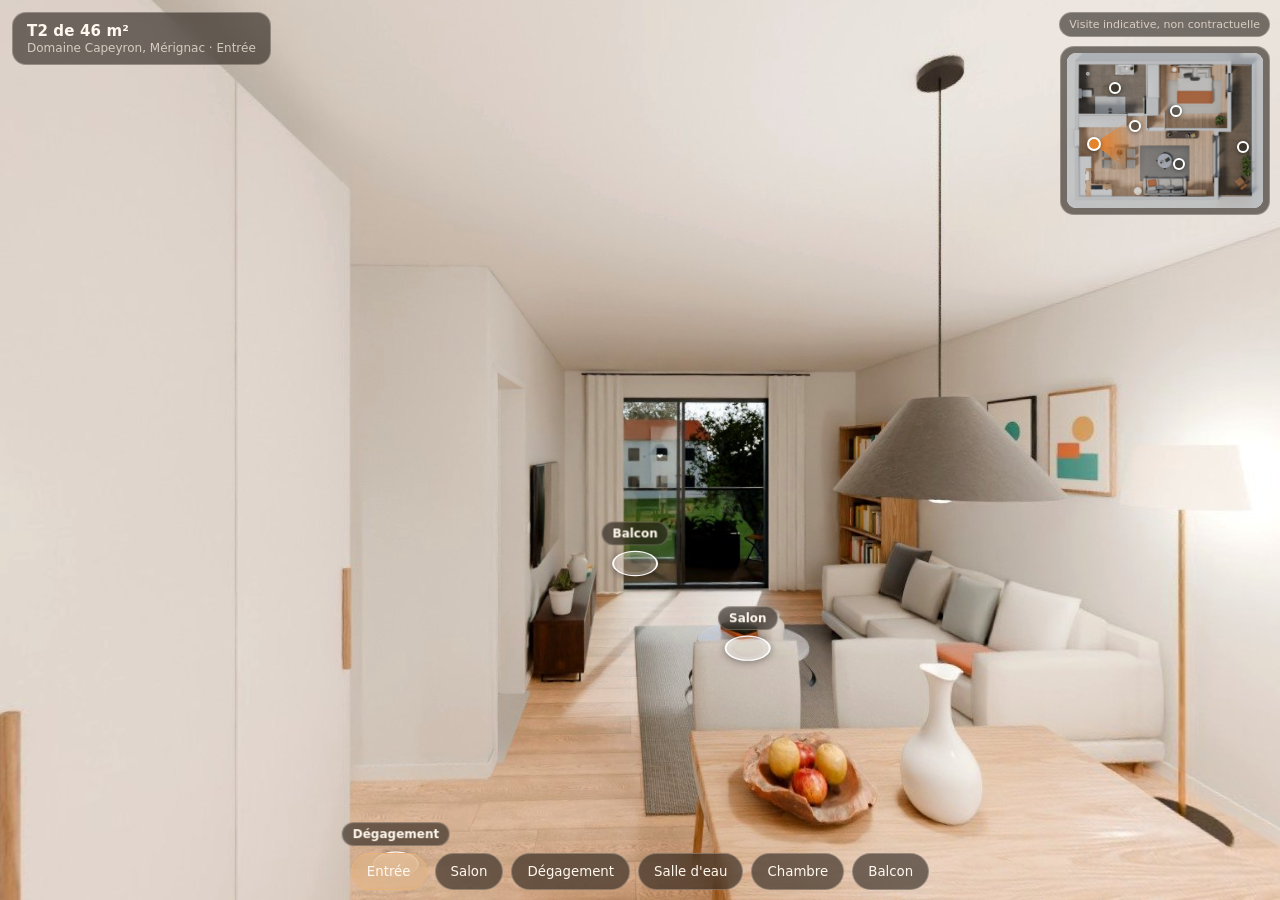
==== v/3y4xjp9ttsg7lp5k/index.html @ e68087bd "Visite 360 du T2, plan en coin Co-Authored-By: Claude Fable 5.2 <noreply@anthropic.com> Claude-Sessi" ====
<!doctype html>
<html lang="fr">
<head>
<meta charset="utf-8">
<meta name="viewport" content="width=device-width, initial-scale=1, maximum-scale=1, viewport-fit=cover">
<meta name="robots" content="noindex, nofollow">
<meta name="referrer" content="no-referrer">
<title>T2 de 46 m²</title>
<meta name="description" content="Visitez ce logement pièce par pièce, en regardant tout autour de vous. Domaine Capeyron, Mérignac">
<meta property="og:type" content="website">
<meta property="og:title" content="T2 de 46 m²">
<meta property="og:description" content="Visitez ce logement pièce par pièce, en regardant tout autour de vous. Domaine Capeyron, Mérignac">
<meta property="og:image" content="apercu.jpg">
<meta property="og:image:width" content="1200">
<meta property="og:image:height" content="630">
<meta name="twitter:card" content="summary_large_image">
<meta name="theme-color" content="#17130f">
<link rel="icon" href="data:,">
<link rel="stylesheet" href="../../app/visite.css">
<link rel="stylesheet" href="../../app360/visite360.css?v=81188f05">
</head>
<body>
<canvas id="c" tabindex="0"></canvas>
<div id="reperes" class="cache"></div>
<div id="titre" class="verre"><b id="titre-b">T2 de 46 m²</b><span id="titre-s">Domaine Capeyron, Mérignac</span></div>
<div id="mention" class="verre">Visite indicative, non contractuelle</div>
<div id="pieces"></div>
<div id="aide" class="verre"></div>
<div id="charge">
  <h1 id="charge-h">T2 de 46 m²</h1>
  <p id="charge-p">Domaine Capeyron, Mérignac</p>
  <img class="apercu" alt="">
  <div class="barre"><i id="charge-barre" style="width:70%"></i></div>
  <small id="charge-etat"></small>
  <div class="legal" id="charge-legal">Visite indicative, non contractuelle</div>
</div>
<script type="module" src="../../app360/visite360.mjs?v=81188f05"></script>
</body>
</html>
---- app/visite.css ----
:root { --fond: #17130f; --verre: rgba(30, 24, 18, .58); --trait: rgba(255, 244, 230, .28); --texte: #fff8ef; --doux: rgba(255, 244, 230, .72); --accent: #e8b27a; }
* { box-sizing: border-box; }
html, body { margin: 0; height: 100%; background: var(--fond); color: var(--texte); overflow: hidden; font-family: -apple-system, BlinkMacSystemFont, "Segoe UI", system-ui, sans-serif; -webkit-font-smoothing: antialiased; -webkit-tap-highlight-color: transparent; overscroll-behavior: none; }
#c { position: fixed; inset: 0; display: block; width: 100vw; height: 100vh; height: 100dvh; touch-action: none; cursor: grab; outline: none; }
#c:active { cursor: grabbing; }
.verre { background: var(--verre); border: 1px solid var(--trait); backdrop-filter: blur(10px); -webkit-backdrop-filter: blur(10px); }

#titre { position: fixed; top: max(12px, env(safe-area-inset-top)); left: 12px; max-width: calc(100vw - 24px); border-radius: 14px; padding: 9px 14px; pointer-events: none; z-index: 3; }
#titre b { display: block; font-size: 15px; font-weight: 650; letter-spacing: .01em; }
#titre span { display: block; font-size: 12px; color: var(--doux); margin-top: 1px; }
#mention { position: fixed; right: 10px; top: max(12px, env(safe-area-inset-top)); font-size: 11px; color: var(--doux); padding: 5px 9px; border-radius: 999px; z-index: 3; pointer-events: none; }

#pieces { position: fixed; left: 0; right: 0; bottom: max(10px, env(safe-area-inset-bottom)); display: flex; gap: 8px; padding: 0 12px; overflow-x: auto; scrollbar-width: none; z-index: 3; justify-content: safe center; }
#pieces::-webkit-scrollbar { display: none; }
#pieces button { flex: 0 0 auto; color: var(--texte); border-radius: 999px; padding: 10px 15px; font: 600 14px/1 inherit; font-family: inherit; cursor: pointer; transition: background .2s, border-color .2s; }
#pieces button:hover, #pieces button.ici { background: rgba(232, 178, 122, .42); border-color: var(--accent); }

#aide { position: fixed; left: 50%; bottom: calc(max(10px, env(safe-area-inset-bottom)) + 56px); transform: translateX(-50%); font-size: 13px; padding: 8px 14px; border-radius: 999px; white-space: nowrap; z-index: 3; pointer-events: none; transition: opacity .6s; }
#aide.parti { opacity: 0; }

#manette { position: fixed; width: 112px; height: 112px; margin: -56px 0 0 -56px; border-radius: 50%; border: 2px solid rgba(255, 248, 239, .55); background: rgba(30, 24, 18, .25); pointer-events: none; display: none; z-index: 4; }
#manette i { position: absolute; left: 50%; top: 50%; width: 46px; height: 46px; margin: -23px 0 0 -23px; border-radius: 50%; background: rgba(255, 248, 239, .75); }

#voile { position: fixed; inset: 0; background: #000; opacity: 0; pointer-events: none; transition: opacity .28s; z-index: 2; }
#voile.noir { opacity: 1; }

#charge { position: fixed; inset: 0; z-index: 10; display: flex; flex-direction: column; align-items: center; justify-content: center; padding: 24px; text-align: center; background: radial-gradient(120% 80% at 50% 30%, #2b2118 0%, var(--fond) 70%); transition: opacity .7s; }
#charge.fini { opacity: 0; pointer-events: none; }
#charge h1 { margin: 0; font-size: clamp(24px, 6vw, 36px); font-weight: 650; letter-spacing: -.01em; }
#charge p { margin: 6px 0 0; color: var(--doux); font-size: 15px; }
#charge .barre { width: min(280px, 70vw); height: 3px; border-radius: 3px; background: rgba(255, 244, 230, .15); margin: 28px 0 10px; overflow: hidden; }
#charge .barre i { display: block; height: 100%; width: 0; background: var(--accent); transition: width .25s; }
#charge small { color: var(--doux); font-size: 12px; min-height: 1em; }
#charge .apercu { max-width: min(560px, 92vw); max-height: 45vh; border-radius: 12px; margin-top: 22px; display: none; }
#charge.repli .apercu { display: block; }
#charge.repli .barre { display: none; }
#charge .legal { position: absolute; bottom: max(14px, env(safe-area-inset-bottom)); left: 0; right: 0; font-size: 12px; color: var(--doux); }

@media (max-width: 520px) {
  #titre { padding: 7px 11px; } #titre b { font-size: 14px; }
  #mention { top: auto; bottom: calc(max(10px, env(safe-area-inset-bottom)) + 50px); right: 8px; font-size: 10px; }
  #pieces button { padding: 9px 13px; font-size: 13px; }
  #aide { bottom: auto; top: 50%; white-space: normal; text-align: center; width: max-content; max-width: 86vw; }
}
---- app360/visite360.css ----
/* visite 360° : repères au sol vers les points voisins. Le reste vient de ../app/visite.css. */
#reperes { position: fixed; inset: 0; pointer-events: none; z-index: 2; transition: opacity .2s; }
#reperes.cache { opacity: 0; }
.repere { position: absolute; left: 0; top: 0; width: 64px; height: 64px; margin: -32px 0 0 -32px; padding: 0; border: 0; background: none; pointer-events: auto; cursor: pointer; color: var(--texte); font: inherit; -webkit-tap-highlight-color: transparent; }
.repere i { position: absolute; inset: 9px; border-radius: 50%; border: 2.5px solid rgba(255, 255, 255, .95); background: rgba(255, 255, 255, .2); box-shadow: 0 2px 12px rgba(0, 0, 0, .4), inset 0 0 0 5px rgba(255, 255, 255, .12); transform: scaleY(.55); transition: transform .15s, background .15s; }
.repere:hover i, .repere:focus-visible i { background: rgba(232, 178, 122, .65); transform: scaleY(.55) scale(1.14); }
.repere span { position: absolute; left: 50%; top: -10px; transform: translateX(-50%); white-space: nowrap; font-size: 12px; font-weight: 600; padding: 4px 10px; border-radius: 999px; background: var(--verre); border: 1px solid var(--trait); backdrop-filter: blur(8px); -webkit-backdrop-filter: blur(8px); }
#pieces button.charge { opacity: .6; cursor: progress; }

/* plan : position et regard du visiteur */
#plan { position: fixed; right: 10px; top: calc(max(12px, env(safe-area-inset-top)) + 34px); width: 210px; padding: 6px; border-radius: 14px; z-index: 3; cursor: zoom-in; transition: width .25s; }
#plan.grand { width: min(440px, calc(100vw - 20px)); cursor: zoom-out; }
#plan .fond { position: relative; width: 100%; border-radius: 9px; overflow: hidden; background: #efece6; }
#plan img { position: absolute; inset: 0; width: 100%; height: 100%; object-fit: cover; display: block; }
#plan .pt { position: absolute; width: 12px; height: 12px; margin: -6px 0 0 -6px; padding: 0; border-radius: 50%; border: 2px solid #fff; background: rgba(30, 24, 18, .55); cursor: pointer; box-shadow: 0 1px 4px rgba(0, 0, 0, .45); }
#plan .pt::after { content: ""; position: absolute; inset: -9px; }
#plan .pt.ici { background: #e2842c; width: 14px; height: 14px; margin: -7px 0 0 -7px; }
#plan .cone { position: absolute; width: 84px; height: 84px; border-radius: 50%; pointer-events: none; background: conic-gradient(from -36deg, rgba(226, 132, 52, .9) 0deg, rgba(226, 132, 52, .9) 72deg, transparent 72deg); -webkit-mask: radial-gradient(circle, #000 0, #000 22%, transparent 68%); mask: radial-gradient(circle, #000 0, #000 22%, transparent 68%); }
#plan.grand .cone { width: 150px; height: 150px; }
@media (max-width: 640px) { #plan { width: 132px; top: calc(max(12px, env(safe-area-inset-top)) + 58px); right: 8px; padding: 4px; } #plan .cone { width: 60px; height: 60px; } }
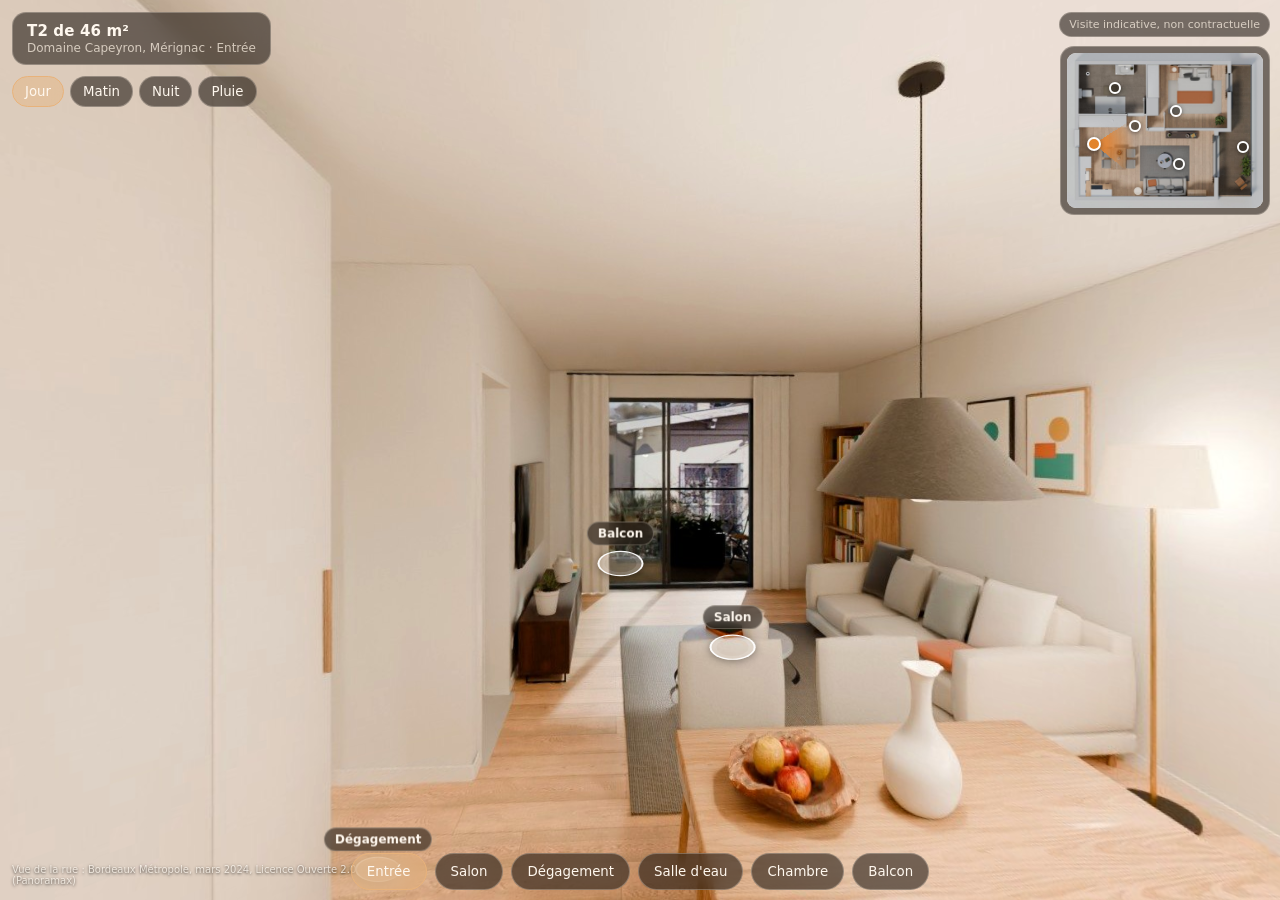
==== commit 682f96a2: "Visite 360 du T2 : version validee le 13/11 (vraie vue de la rue, jardin, quatre ambiances) Co-Autho" ====
--- a/v/3y4xjp9ttsg7lp5k/index.html
+++ b/v/3y4xjp9ttsg7lp5k/index.html
@@ -10,14 +10,14 @@
 <meta property="og:type" content="website">
 <meta property="og:title" content="T2 de 46 m²">
 <meta property="og:description" content="Visitez ce logement pièce par pièce, en regardant tout autour de vous. Domaine Capeyron, Mérignac">
-<meta property="og:image" content="apercu.jpg">
+<meta property="og:image" content="https://tobo-team.github.io/visites/v/3y4xjp9ttsg7lp5k/apercu.jpg">
 <meta property="og:image:width" content="1200">
 <meta property="og:image:height" content="630">
 <meta name="twitter:card" content="summary_large_image">
 <meta name="theme-color" content="#17130f">
 <link rel="icon" href="data:,">
 <link rel="stylesheet" href="../../app/visite.css">
-<link rel="stylesheet" href="../../app360/visite360.css?v=81188f05">
+<link rel="stylesheet" href="../../app360/visite360.css?v=935180ab">
 </head>
 <body>
 <canvas id="c" tabindex="0"></canvas>
@@ -34,6 +34,6 @@
   <small id="charge-etat"></small>
   <div class="legal" id="charge-legal">Visite indicative, non contractuelle</div>
 </div>
-<script type="module" src="../../app360/visite360.mjs?v=81188f05"></script>
+<script type="module" src="../../app360/visite360.mjs?v=935180ab"></script>
 </body>
 </html>
--- a/app360/visite360.css
+++ b/app360/visite360.css
@@ -18,3 +18,11 @@
 #plan .cone { position: absolute; width: 84px; height: 84px; border-radius: 50%; pointer-events: none; background: conic-gradient(from -36deg, rgba(226, 132, 52, .9) 0deg, rgba(226, 132, 52, .9) 72deg, transparent 72deg); -webkit-mask: radial-gradient(circle, #000 0, #000 22%, transparent 68%); mask: radial-gradient(circle, #000 0, #000 22%, transparent 68%); }
 #plan.grand .cone { width: 150px; height: 150px; }
 @media (max-width: 640px) { #plan { width: 132px; top: calc(max(12px, env(safe-area-inset-top)) + 58px); right: 8px; padding: 4px; } #plan .cone { width: 60px; height: 60px; } }
+
+/* ambiances de lumière : sous le titre */
+#ambiances { position: fixed; left: 12px; top: calc(max(12px, env(safe-area-inset-top)) + 64px); display: flex; gap: 6px; z-index: 3; }
+#ambiances button { color: var(--texte); border-radius: 999px; padding: 7px 12px; font: 600 12.5px/1 inherit; font-family: inherit; cursor: pointer; transition: background .2s, border-color .2s; }
+#ambiances button:hover, #ambiances button.ici { background: rgba(232, 178, 122, .42); border-color: var(--accent); }
+#ambiances button.charge { opacity: .6; cursor: progress; }
+#credit { position: fixed; left: 12px; bottom: calc(max(10px, env(safe-area-inset-bottom)) + 4px); font-size: 10px; color: rgba(255, 248, 239, .78); text-shadow: 0 1px 3px rgba(0, 0, 0, .7); z-index: 2; pointer-events: none; max-width: 30vw; }
+@media (max-width: 640px) { #ambiances { top: calc(max(12px, env(safe-area-inset-top)) + 58px); left: 8px; gap: 5px; } #ambiances button { padding: 6px 10px; font-size: 12px; } #credit { bottom: calc(max(10px, env(safe-area-inset-bottom)) + 82px); max-width: 80vw; font-size: 9px; } }
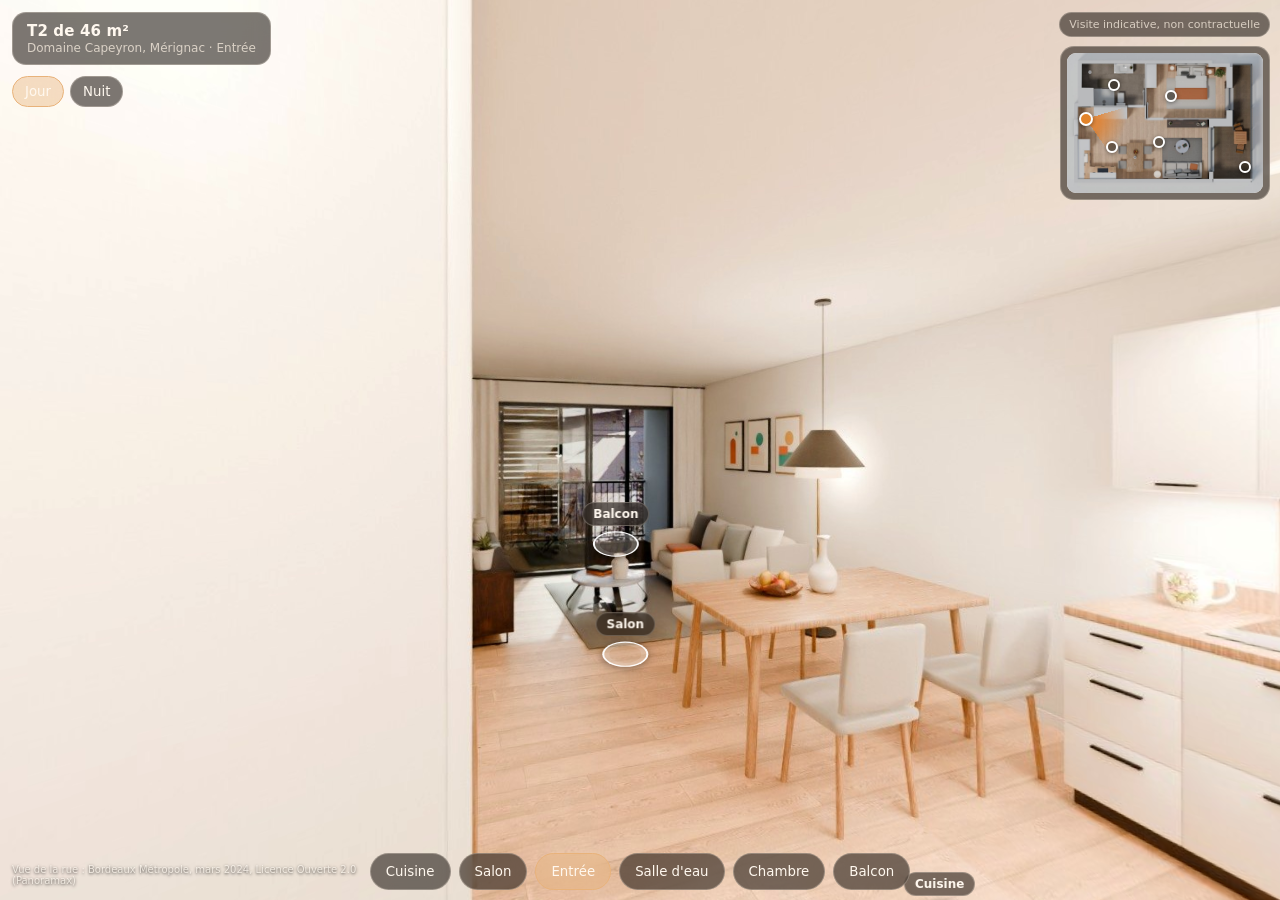
==== commit 78ce4459: "Visite 360 du T2 : plan remesuré sur l'image du promoteur, jour et nuit (remplace la version du 13/1" ====
--- a/v/3y4xjp9ttsg7lp5k/index.html
+++ b/v/3y4xjp9ttsg7lp5k/index.html
@@ -10,7 +10,7 @@
 <meta property="og:type" content="website">
 <meta property="og:title" content="T2 de 46 m²">
 <meta property="og:description" content="Visitez ce logement pièce par pièce, en regardant tout autour de vous. Domaine Capeyron, Mérignac">
-<meta property="og:image" content="https://tobo-team.github.io/visites/v/3y4xjp9ttsg7lp5k/apercu.jpg">
+<meta property="og:image" content="apercu.jpg">
 <meta property="og:image:width" content="1200">
 <meta property="og:image:height" content="630">
 <meta name="twitter:card" content="summary_large_image">
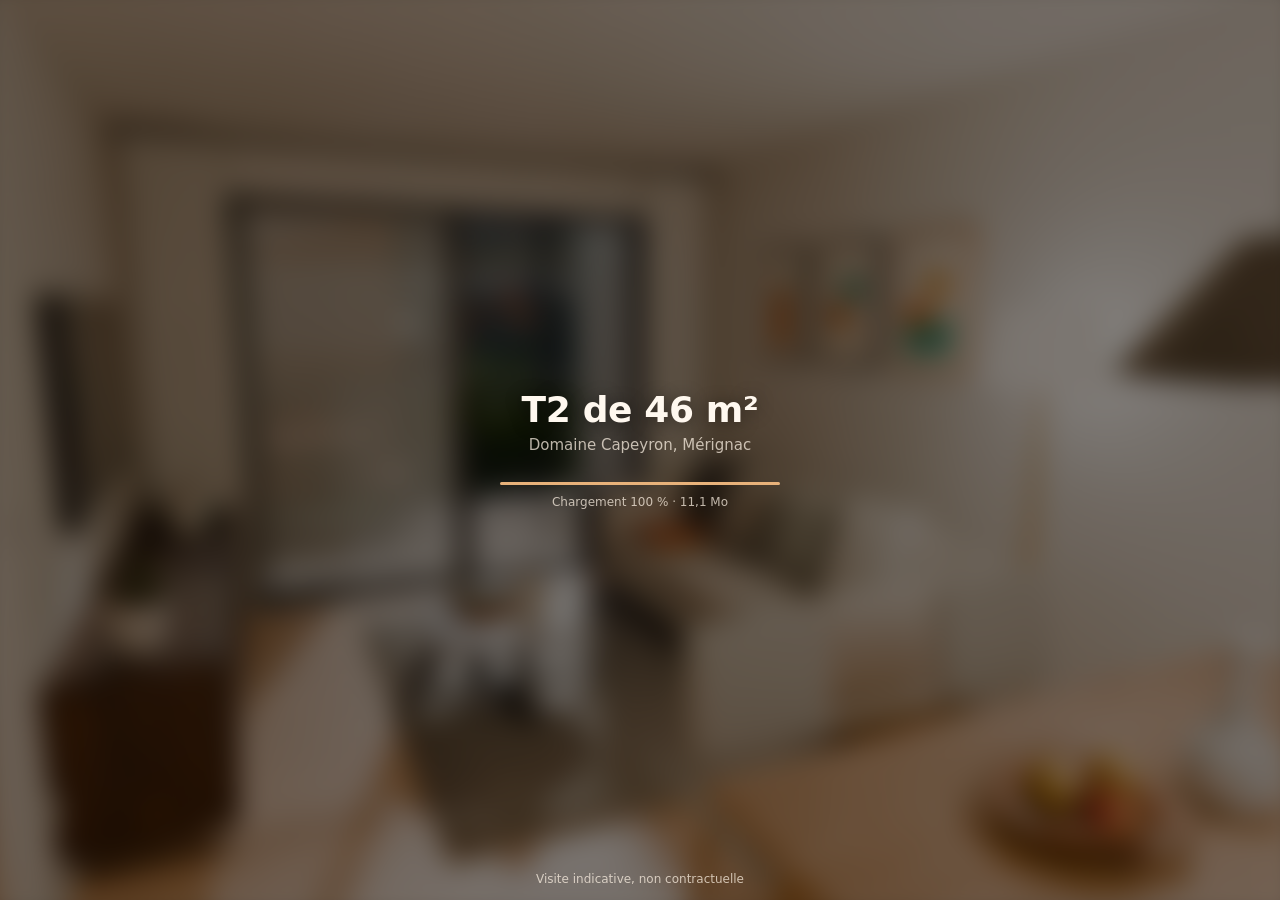
==== commit a35454f6: "Lien de Gauthier : visite 3D temps réel du T2 Capeyron (app3), sans clignotements, jour adouci, déco" ====
--- a/v/3y4xjp9ttsg7lp5k/index.html
+++ b/v/3y4xjp9ttsg7lp5k/index.html
@@ -6,34 +6,38 @@
 <meta name="robots" content="noindex, nofollow">
 <meta name="referrer" content="no-referrer">
 <title>T2 de 46 m²</title>
-<meta name="description" content="Visitez ce logement pièce par pièce, en regardant tout autour de vous. Domaine Capeyron, Mérignac">
+<meta name="description" content="Visitez ce logement en 3D, pièce par pièce. Domaine Capeyron, Mérignac">
 <meta property="og:type" content="website">
 <meta property="og:title" content="T2 de 46 m²">
-<meta property="og:description" content="Visitez ce logement pièce par pièce, en regardant tout autour de vous. Domaine Capeyron, Mérignac">
+<meta property="og:description" content="Visitez ce logement en 3D, pièce par pièce. Domaine Capeyron, Mérignac">
 <meta property="og:image" content="apercu.jpg">
 <meta property="og:image:width" content="1200">
 <meta property="og:image:height" content="630">
 <meta name="twitter:card" content="summary_large_image">
 <meta name="theme-color" content="#17130f">
 <link rel="icon" href="data:,">
-<link rel="stylesheet" href="../../app/visite.css">
-<link rel="stylesheet" href="../../app360/visite360.css?v=935180ab">
+<link rel="stylesheet" href="../../app3/visite3.css?v=965149cc">
+<script type="importmap">{"imports":{"three":"../../app3/vendor/three.module.min.js","three/addons/":"../../app3/vendor/jsm/"}}</script>
 </head>
 <body>
-<canvas id="c" tabindex="0"></canvas>
-<div id="reperes" class="cache"></div>
+<canvas id="c" tabindex="0" aria-label="T2 de 46 m²"></canvas>
 <div id="titre" class="verre"><b id="titre-b">T2 de 46 m²</b><span id="titre-s">Domaine Capeyron, Mérignac</span></div>
 <div id="mention" class="verre">Visite indicative, non contractuelle</div>
+<div id="ambiances"></div>
+<div id="plan" class="verre" hidden></div>
 <div id="pieces"></div>
 <div id="aide" class="verre"></div>
 <div id="charge">
-  <h1 id="charge-h">T2 de 46 m²</h1>
-  <p id="charge-p">Domaine Capeyron, Mérignac</p>
-  <img class="apercu" alt="">
-  <div class="barre"><i id="charge-barre" style="width:70%"></i></div>
-  <small id="charge-etat"></small>
+  <div class="fond" style="background-image:url(apercu.jpg?v=5eadb73c)"></div>
+  <div class="boite">
+    <h1 id="charge-h">T2 de 46 m²</h1>
+    <p id="charge-p">Domaine Capeyron, Mérignac</p>
+    <div class="barre"><i id="charge-barre"></i></div>
+    <small id="charge-etat"></small>
+  </div>
   <div class="legal" id="charge-legal">Visite indicative, non contractuelle</div>
 </div>
-<script type="module" src="../../app360/visite360.mjs?v=935180ab"></script>
+<noscript><p style="position:fixed;inset:auto 0 40% 0;text-align:center;color:#fff8ef;font:15px system-ui">Cette visite a besoin de JavaScript.</p></noscript>
+<script type="module" src="../../app3/visite3.mjs?v=965149cc"></script>
 </body>
 </html>
--- a/app3/visite3.css
+++ b/app3/visite3.css
@@ -0,0 +1,104 @@
+/* Visite Three.js (app3). Même identité que la visite 360 validée : verre fumé, pastilles, plan en coin, accent sable. Feuille autonome. */
+:root { --fond: #17130f; --verre: rgba(30, 24, 18, .58); --trait: rgba(255, 244, 230, .28); --texte: #fff8ef; --doux: rgba(255, 244, 230, .72); --accent: #e8b27a; --haut: max(12px, env(safe-area-inset-top)); --bas: max(10px, env(safe-area-inset-bottom)); }
+* { box-sizing: border-box; }
+html, body { margin: 0; height: 100%; background: var(--fond); color: var(--texte); overflow: hidden; font-family: -apple-system, BlinkMacSystemFont, "Segoe UI", system-ui, sans-serif; -webkit-font-smoothing: antialiased; -webkit-tap-highlight-color: transparent; overscroll-behavior: none; -webkit-user-select: none; user-select: none; }
+#c { position: fixed; inset: 0; display: block; width: 100vw; height: 100vh; height: 100dvh; touch-action: none; cursor: grab; outline: none; }
+#c.tire { cursor: grabbing; }
+#c.sol { cursor: pointer; }
+.verre { background: var(--verre); border: 1px solid var(--trait); backdrop-filter: blur(10px); -webkit-backdrop-filter: blur(10px); }
+button { font-family: inherit; }
+
+#titre { position: fixed; top: var(--haut); left: 12px; max-width: calc(100vw - 24px); border-radius: 14px; padding: 9px 14px; pointer-events: none; z-index: 3; }
+#titre b { display: block; font-size: 15px; font-weight: 650; letter-spacing: .01em; }
+#titre span { display: block; font-size: 12px; color: var(--doux); margin-top: 1px; white-space: nowrap; overflow: hidden; text-overflow: ellipsis; }
+#mention { position: fixed; right: 10px; top: var(--haut); font-size: 11px; color: var(--doux); padding: 5px 9px; border-radius: 999px; z-index: 3; pointer-events: none; }
+
+/* ambiances : sous le titre */
+#ambiances { position: fixed; left: 12px; top: calc(var(--haut) + 64px); display: flex; gap: 6px; z-index: 3; }
+#ambiances:empty { display: none; }
+#ambiances button { display: flex; align-items: center; gap: 6px; color: var(--texte); border-radius: 999px; padding: 7px 12px 7px 10px; font: 600 12.5px/1 inherit; font-family: inherit; cursor: pointer; transition: background .2s, border-color .2s, opacity .2s; }
+#ambiances button svg { width: 13px; height: 13px; flex: none; }
+#ambiances button:hover, #ambiances button.ici { background: rgba(232, 178, 122, .42); border-color: var(--accent); }
+#ambiances button.charge { opacity: .6; cursor: progress; }
+
+/* pièces : en bas */
+#pieces { position: fixed; left: 0; right: 0; bottom: var(--bas); display: flex; gap: 8px; padding: 0 12px; overflow-x: auto; scrollbar-width: none; z-index: 3; justify-content: safe center; }
+#pieces::-webkit-scrollbar { display: none; }
+#pieces button { flex: 0 0 auto; color: var(--texte); border-radius: 999px; padding: 10px 15px; font: 600 14px/1 inherit; font-family: inherit; cursor: pointer; transition: background .2s, border-color .2s; }
+#pieces button:hover, #pieces button.ici { background: rgba(232, 178, 122, .42); border-color: var(--accent); }
+#pieces button:focus-visible, #ambiances button:focus-visible, #plan button:focus-visible { outline: 2px solid var(--accent); outline-offset: 2px; }
+
+#aide { position: fixed; left: 50%; bottom: calc(var(--bas) + 56px); transform: translateX(-50%); font-size: 13px; padding: 8px 14px; border-radius: 999px; white-space: nowrap; z-index: 3; pointer-events: none; transition: opacity .25s; }
+#aide.parti { opacity: 0; }
+#aide:empty { display: none; }
+
+/* plan en coin : dessiné aux cotes du modèle */
+#plan { position: fixed; right: 10px; top: calc(var(--haut) + 34px); width: 236px; padding: 6px; border-radius: 14px; z-index: 4; transition: width .25s; }
+#plan[hidden] { display: none; }
+#plan.grand { width: min(520px, calc(100vw - 20px)); }
+#plan .fond { position: relative; border-radius: 9px; overflow: hidden; background: #efece6; }
+#plan svg { display: block; width: 100%; height: auto; }
+#plan .vue { pointer-events: none; }
+#plan .piece { fill: rgba(255, 255, 255, 0); stroke: none; cursor: pointer; transition: fill .15s; }
+#plan .piece.survol { fill: rgba(255, 255, 255, .22); }
+#plan .piece.ici { fill: rgba(236, 140, 48, .36); stroke: rgba(226, 132, 44, .95); stroke-width: 1.5px; vector-effect: non-scaling-stroke; }
+#plan .annexe { fill: #cfc7ba; }
+#plan .mur { fill: #3a3028; }
+#plan .allege { fill: #8d8274; }
+#plan .seuil { fill: #f6f2ea; }
+#plan .vantail { stroke: #3a3028; stroke-width: 1.4px; fill: none; vector-effect: non-scaling-stroke; }
+#plan .debat { stroke: #3a3028; stroke-width: .7px; fill: none; opacity: .5; vector-effect: non-scaling-stroke; }
+#plan .vitre { fill: #fbfaf6; stroke: #3a3028; stroke-width: .8px; vector-effect: non-scaling-stroke; }
+#plan .vitre-axe { stroke: #6f8fa3; stroke-width: 1.2px; vector-effect: non-scaling-stroke; }
+#plan .bord { stroke: #6b6156; stroke-width: 1.6px; fill: none; vector-effect: non-scaling-stroke; }
+#plan .bord.verre_opaque, #plan .bord.verre { stroke: #6f8fa3; }
+#plan .bord.claustra { stroke-dasharray: 4 2; }
+#plan .meuble { fill: rgba(58, 48, 40, .05); stroke: rgba(58, 48, 40, .34); stroke-width: .8px; vector-effect: non-scaling-stroke; pointer-events: none; }
+#plan .meuble.leger { fill: none; stroke-dasharray: 2 2; stroke: rgba(58, 48, 40, .22); }
+#plan .pt { fill: rgba(58, 48, 40, .72); stroke: #fff; stroke-width: 1.5px; vector-effect: non-scaling-stroke; pointer-events: none; }
+#plan .etiq { pointer-events: none; text-anchor: middle; fill: #3a3028; display: none; paint-order: stroke; stroke: rgba(250, 247, 240, .92); stroke-width: .11px; stroke-linejoin: round; }
+#plan .etiq .n { font-weight: 650; }
+#plan .etiq .s { fill: #7a6e60; }
+#plan.grand .etiq { display: block; }
+#plan .moi { pointer-events: none; }
+#plan .moi .rond { fill: #e2842c; stroke: #fff; stroke-width: 2px; vector-effect: non-scaling-stroke; }
+#plan .legende { display: flex; justify-content: space-between; align-items: baseline; gap: 8px; padding: 6px 30px 2px 5px; font-size: 12px; min-height: 24px; }
+#plan .legende b { font-weight: 650; white-space: nowrap; overflow: hidden; text-overflow: ellipsis; }
+#plan .legende span { color: var(--doux); white-space: nowrap; font-variant-numeric: tabular-nums; }
+#plan .taille { position: absolute; right: 5px; bottom: 4px; width: 26px; height: 26px; padding: 0; border: 0; border-radius: 8px; background: transparent; color: var(--texte); cursor: pointer; display: grid; place-items: center; }
+#plan .taille:hover { background: rgba(255, 244, 230, .16); }
+#plan .taille svg { width: 14px; height: 14px; }
+#plan.grand .taille .ouvrir, #plan:not(.grand) .taille .fermer { display: none; }
+
+/* écran de chargement */
+#charge { position: fixed; inset: 0; z-index: 10; display: flex; flex-direction: column; align-items: center; justify-content: center; padding: 24px; text-align: center; background: var(--fond); transition: opacity .7s; }
+#charge .fond { position: absolute; inset: -24px; background-size: cover; background-position: center; filter: blur(14px) brightness(.5) saturate(1.05); }
+#charge .boite { position: relative; display: flex; flex-direction: column; align-items: center; }
+#charge.fini { opacity: 0; pointer-events: none; }
+#charge h1 { margin: 0; font-size: clamp(24px, 6vw, 36px); font-weight: 650; letter-spacing: -.01em; text-shadow: 0 2px 18px rgba(0, 0, 0, .45); }
+#charge p { margin: 6px 0 0; color: var(--doux); font-size: 15px; }
+#charge .barre { width: min(280px, 70vw); height: 3px; border-radius: 3px; background: rgba(255, 244, 230, .2); margin: 28px 0 10px; overflow: hidden; }
+#charge .barre i { display: block; height: 100%; width: 0; background: var(--accent); transition: width .2s linear; }
+#charge small { color: var(--doux); font-size: 12px; min-height: 1.3em; font-variant-numeric: tabular-nums; }
+#charge.repli .fond { filter: brightness(.62); }
+#charge.repli .barre { display: none; }
+#charge.repli small { font-size: 14px; color: var(--texte); max-width: 30em; margin-top: 18px; line-height: 1.45; padding: 10px 16px; border-radius: 12px; background: var(--verre); }
+#charge .legal { position: absolute; bottom: max(14px, env(safe-area-inset-bottom)); left: 0; right: 0; font-size: 12px; color: var(--doux); }
+
+/* ?ui=0 : la scène seule (captures) */
+body.sans-ui #titre, body.sans-ui #mention, body.sans-ui #ambiances, body.sans-ui #plan, body.sans-ui #pieces, body.sans-ui #aide { display: none !important; }
+
+@media (max-width: 640px) {
+  #titre { padding: 7px 11px; left: 8px; max-width: calc(100vw - 16px); } #titre b { font-size: 14px; }
+  #ambiances { top: calc(var(--haut) + 58px); left: 8px; gap: 5px; } #ambiances button { padding: 6px 10px 6px 9px; font-size: 12px; }
+  #mention { top: auto; bottom: calc(var(--bas) + 46px); left: 0; right: 0; text-align: center; font-size: 9.5px; padding: 0; background: none; border: 0; backdrop-filter: none; -webkit-backdrop-filter: none; color: rgba(255, 248, 239, .8); text-shadow: 0 1px 3px rgba(0, 0, 0, .75); }
+  #pieces { justify-content: flex-start; padding: 0 22px 0 12px; -webkit-mask-image: linear-gradient(90deg, transparent 0, #000 12px, #000 calc(100% - 34px), transparent 100%); mask-image: linear-gradient(90deg, transparent 0, #000 12px, #000 calc(100% - 34px), transparent 100%); }
+  #pieces button { padding: 9px 13px; font-size: 13px; }
+  #aide { bottom: calc(var(--bas) + 72px); white-space: normal; text-align: center; width: max-content; max-width: 86vw; border-radius: 16px; }
+  #plan { width: 138px; top: calc(var(--haut) + 58px); right: 8px; padding: 4px; border-radius: 12px; }
+  #plan.grand { width: calc(100vw - 16px); }
+  #plan:not(.grand) .legende { display: none; }
+  #plan:not(.grand) .taille { display: none; }
+  #plan:not(.grand) { cursor: zoom-in; }
+}
+@media (prefers-reduced-motion: reduce) { #plan, #charge, #aide { transition: none; } }
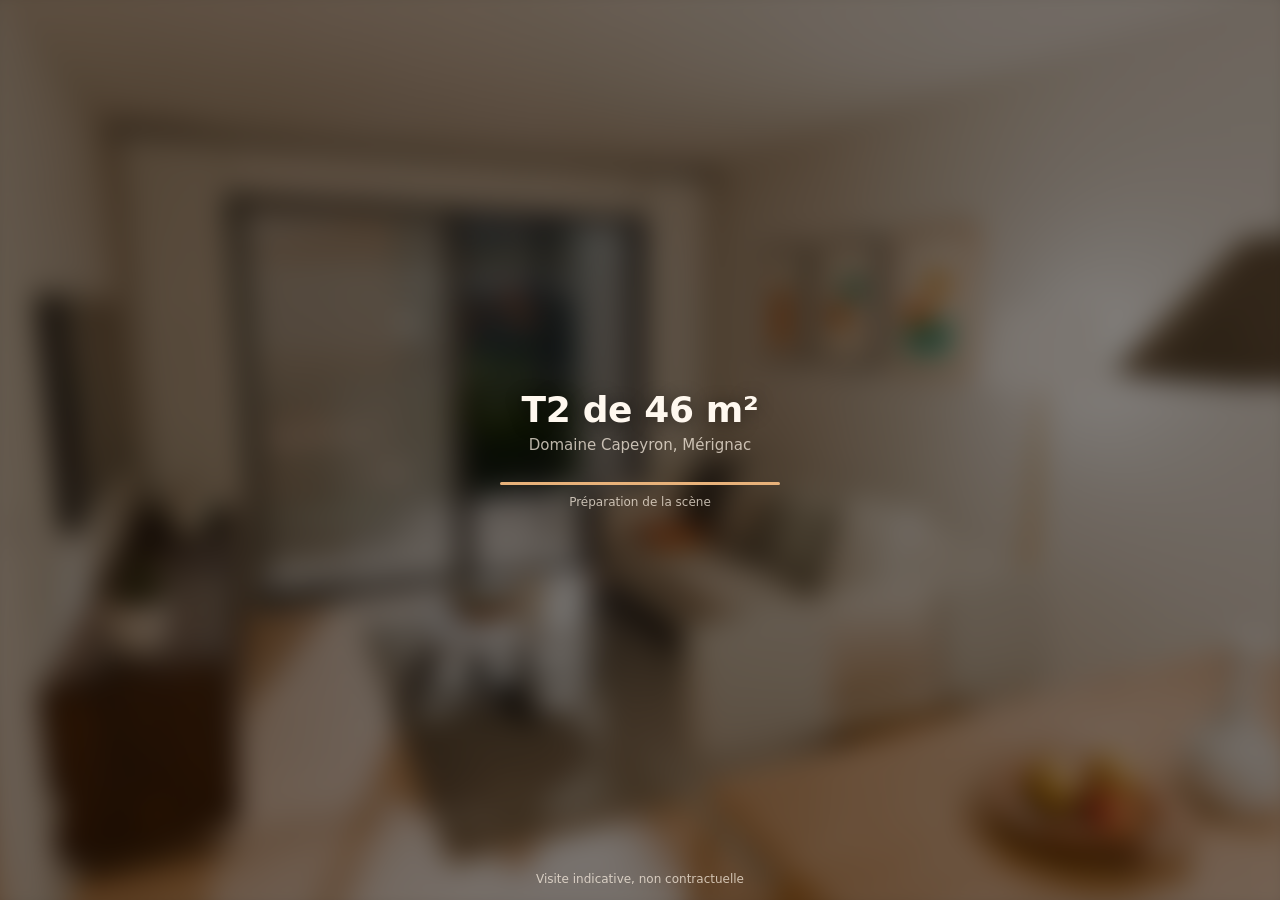
==== commit dbe2b2c1: "Lien de Gauthier : visite finalisée (murs et plafonds nettoyés, joints du balcon fermés, plafonnier " ====
--- a/v/3y4xjp9ttsg7lp5k/index.html
+++ b/v/3y4xjp9ttsg7lp5k/index.html
@@ -16,7 +16,7 @@
 <meta name="twitter:card" content="summary_large_image">
 <meta name="theme-color" content="#17130f">
 <link rel="icon" href="data:,">
-<link rel="stylesheet" href="../../app3/visite3.css?v=965149cc">
+<link rel="stylesheet" href="../../app3/visite3.css?v=0854bf75">
 <script type="importmap">{"imports":{"three":"../../app3/vendor/three.module.min.js","three/addons/":"../../app3/vendor/jsm/"}}</script>
 </head>
 <body>
@@ -38,6 +38,6 @@
   <div class="legal" id="charge-legal">Visite indicative, non contractuelle</div>
 </div>
 <noscript><p style="position:fixed;inset:auto 0 40% 0;text-align:center;color:#fff8ef;font:15px system-ui">Cette visite a besoin de JavaScript.</p></noscript>
-<script type="module" src="../../app3/visite3.mjs?v=965149cc"></script>
+<script type="module" src="../../app3/visite3.mjs?v=0854bf75"></script>
 </body>
 </html>
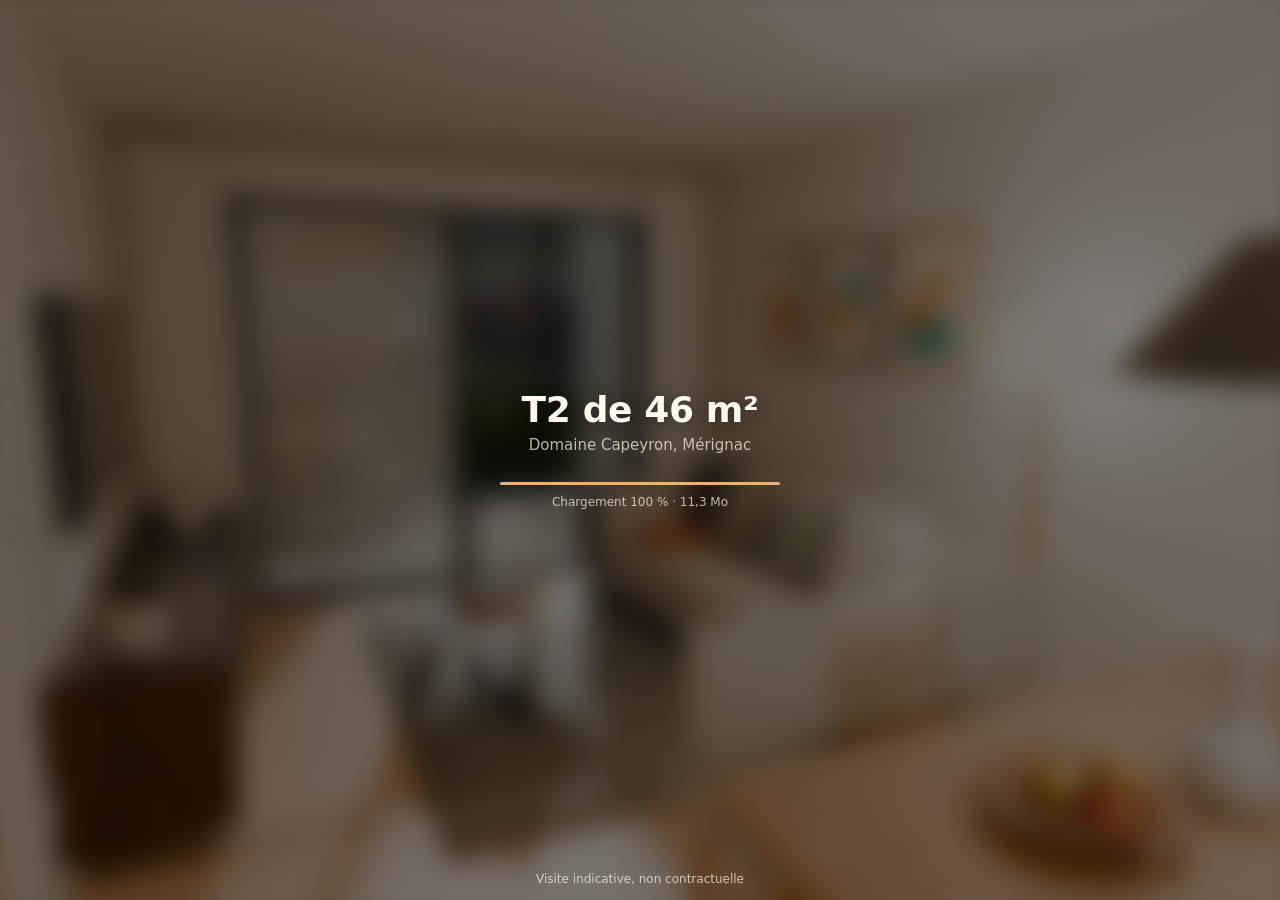
==== commit 0c8396ca: "Lien de Gauthier : le chargement n'attend plus une image d'animation (il restait figé dans un onglet" ====
--- a/v/3y4xjp9ttsg7lp5k/index.html
+++ b/v/3y4xjp9ttsg7lp5k/index.html
@@ -16,7 +16,7 @@
 <meta name="twitter:card" content="summary_large_image">
 <meta name="theme-color" content="#17130f">
 <link rel="icon" href="data:,">
-<link rel="stylesheet" href="../../app3/visite3.css?v=0854bf75">
+<link rel="stylesheet" href="../../app3/visite3.css?v=755470e2">
 <script type="importmap">{"imports":{"three":"../../app3/vendor/three.module.min.js","three/addons/":"../../app3/vendor/jsm/"}}</script>
 </head>
 <body>
@@ -38,6 +38,6 @@
   <div class="legal" id="charge-legal">Visite indicative, non contractuelle</div>
 </div>
 <noscript><p style="position:fixed;inset:auto 0 40% 0;text-align:center;color:#fff8ef;font:15px system-ui">Cette visite a besoin de JavaScript.</p></noscript>
-<script type="module" src="../../app3/visite3.mjs?v=0854bf75"></script>
+<script type="module" src="../../app3/visite3.mjs?v=755470e2"></script>
 </body>
 </html>
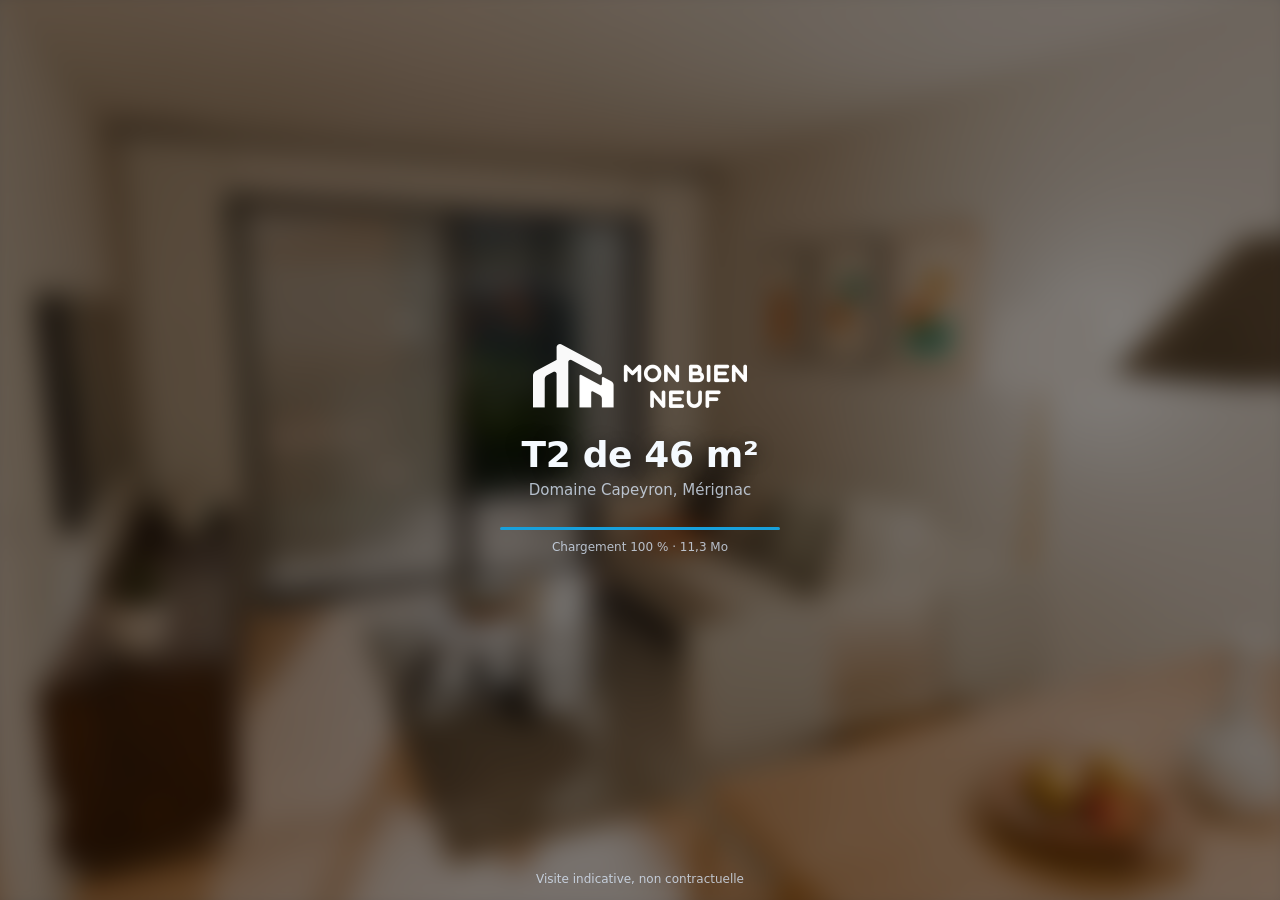
==== commit b85dc8b7: "Lien de Gauthier : logo et bleus Mon Bien Neuf, image allégée pendant les mouvements, interface sans" ====
--- a/v/3y4xjp9ttsg7lp5k/index.html
+++ b/v/3y4xjp9ttsg7lp5k/index.html
@@ -14,14 +14,16 @@
 <meta property="og:image:width" content="1200">
 <meta property="og:image:height" content="630">
 <meta name="twitter:card" content="summary_large_image">
-<meta name="theme-color" content="#17130f">
+<meta name="theme-color" content="#0a1628">
 <link rel="icon" href="data:,">
-<link rel="stylesheet" href="../../app3/visite3.css?v=755470e2">
+<link rel="stylesheet" href="../../app3/visite3.css?v=b4543f45">
+<!-- Marque : Mon Bien Neuf. Bleus du logo (#18a0db, #0e77bc) sur fond marine (leur site : #0e2d5c). Les variables remplacent le sable et l'orange par défaut. -->
+<style>:root { --fond: #0a1628; --verre: rgba(10, 28, 56, .84); --trait: rgba(170, 212, 255, .30); --texte: #f5faff; --doux: rgba(222, 236, 255, .76); --accent: #18a0db; --accent-rgb: 24, 160, 219; --plan: #0e77bc; --plan-rgb: 14, 119, 188; }</style>
 <script type="importmap">{"imports":{"three":"../../app3/vendor/three.module.min.js","three/addons/":"../../app3/vendor/jsm/"}}</script>
 </head>
 <body>
 <canvas id="c" tabindex="0" aria-label="T2 de 46 m²"></canvas>
-<div id="titre" class="verre"><b id="titre-b">T2 de 46 m²</b><span id="titre-s">Domaine Capeyron, Mérignac</span></div>
+<div id="titre" class="verre marque"><img src="logo-blanc.png" alt="Mon Bien Neuf" width="100" height="30"><div class="txt"><b id="titre-b">T2 de 46 m²</b><span id="titre-s">Domaine Capeyron, Mérignac</span></div></div>
 <div id="mention" class="verre">Visite indicative, non contractuelle</div>
 <div id="ambiances"></div>
 <div id="plan" class="verre" hidden></div>
@@ -30,6 +32,7 @@
 <div id="charge">
   <div class="fond" style="background-image:url(apercu.jpg?v=5eadb73c)"></div>
   <div class="boite">
+    <img class="logo" src="logo-blanc.png" alt="Mon Bien Neuf">
     <h1 id="charge-h">T2 de 46 m²</h1>
     <p id="charge-p">Domaine Capeyron, Mérignac</p>
     <div class="barre"><i id="charge-barre"></i></div>
@@ -38,6 +41,6 @@
   <div class="legal" id="charge-legal">Visite indicative, non contractuelle</div>
 </div>
 <noscript><p style="position:fixed;inset:auto 0 40% 0;text-align:center;color:#fff8ef;font:15px system-ui">Cette visite a besoin de JavaScript.</p></noscript>
-<script type="module" src="../../app3/visite3.mjs?v=755470e2"></script>
+<script type="module" src="../../app3/visite3.mjs?v=86e1a677"></script>
 </body>
 </html>
--- a/app3/visite3.css
+++ b/app3/visite3.css
@@ -1,16 +1,21 @@
-/* Visite Three.js (app3). Même identité que la visite 360 validée : verre fumé, pastilles, plan en coin, accent sable. Feuille autonome. */
-:root { --fond: #17130f; --verre: rgba(30, 24, 18, .58); --trait: rgba(255, 244, 230, .28); --texte: #fff8ef; --doux: rgba(255, 244, 230, .72); --accent: #e8b27a; --haut: max(12px, env(safe-area-inset-top)); --bas: max(10px, env(safe-area-inset-bottom)); }
+/* Visite Three.js (app3). Pastilles sombres, plan en coin. Les couleurs sont des variables : une visite aux couleurs d'une marque les redéfinit dans son index.html.
+   Pas de flou d'arrière-plan (backdrop-filter) : posé sur une 3D qui change à chaque image, il oblige le navigateur à refaire le flou 60 fois par seconde. */
+:root { --fond: #17130f; --verre: rgba(30, 24, 18, .8); --trait: rgba(255, 244, 230, .28); --texte: #fff8ef; --doux: rgba(255, 244, 230, .72); --accent: #e8b27a; --accent-rgb: 232, 178, 122; --plan: #e2842c; --plan-rgb: 226, 132, 44; --haut: max(12px, env(safe-area-inset-top)); --bas: max(10px, env(safe-area-inset-bottom)); }
 * { box-sizing: border-box; }
 html, body { margin: 0; height: 100%; background: var(--fond); color: var(--texte); overflow: hidden; font-family: -apple-system, BlinkMacSystemFont, "Segoe UI", system-ui, sans-serif; -webkit-font-smoothing: antialiased; -webkit-tap-highlight-color: transparent; overscroll-behavior: none; -webkit-user-select: none; user-select: none; }
 #c { position: fixed; inset: 0; display: block; width: 100vw; height: 100vh; height: 100dvh; touch-action: none; cursor: grab; outline: none; }
 #c.tire { cursor: grabbing; }
 #c.sol { cursor: pointer; }
-.verre { background: var(--verre); border: 1px solid var(--trait); backdrop-filter: blur(10px); -webkit-backdrop-filter: blur(10px); }
+.verre { background: var(--verre); border: 1px solid var(--trait); }
 button { font-family: inherit; }
 
 #titre { position: fixed; top: var(--haut); left: 12px; max-width: calc(100vw - 24px); border-radius: 14px; padding: 9px 14px; pointer-events: none; z-index: 3; }
 #titre b { display: block; font-size: 15px; font-weight: 650; letter-spacing: .01em; }
 #titre span { display: block; font-size: 12px; color: var(--doux); margin-top: 1px; white-space: nowrap; overflow: hidden; text-overflow: ellipsis; }
+#titre.marque { display: flex; align-items: center; gap: 12px; padding: 8px 14px 8px 12px; }
+#titre.marque img { height: 30px; width: auto; display: block; flex: none; }
+#titre.marque .txt { border-left: 1px solid var(--trait); padding-left: 12px; min-width: 0; }
+#charge .logo { height: clamp(46px, 9vw, 64px); width: auto; margin-bottom: 26px; }
 #mention { position: fixed; right: 10px; top: var(--haut); font-size: 11px; color: var(--doux); padding: 5px 9px; border-radius: 999px; z-index: 3; pointer-events: none; }
 
 /* ambiances : sous le titre */
@@ -18,14 +23,14 @@
 #ambiances:empty { display: none; }
 #ambiances button { display: flex; align-items: center; gap: 6px; color: var(--texte); border-radius: 999px; padding: 7px 12px 7px 10px; font: 600 12.5px/1 inherit; font-family: inherit; cursor: pointer; transition: background .2s, border-color .2s, opacity .2s; }
 #ambiances button svg { width: 13px; height: 13px; flex: none; }
-#ambiances button:hover, #ambiances button.ici { background: rgba(232, 178, 122, .42); border-color: var(--accent); }
+#ambiances button:hover, #ambiances button.ici { background: rgba(var(--accent-rgb), .42); border-color: var(--accent); }
 #ambiances button.charge { opacity: .6; cursor: progress; }
 
 /* pièces : en bas */
 #pieces { position: fixed; left: 0; right: 0; bottom: var(--bas); display: flex; gap: 8px; padding: 0 12px; overflow-x: auto; scrollbar-width: none; z-index: 3; justify-content: safe center; }
 #pieces::-webkit-scrollbar { display: none; }
 #pieces button { flex: 0 0 auto; color: var(--texte); border-radius: 999px; padding: 10px 15px; font: 600 14px/1 inherit; font-family: inherit; cursor: pointer; transition: background .2s, border-color .2s; }
-#pieces button:hover, #pieces button.ici { background: rgba(232, 178, 122, .42); border-color: var(--accent); }
+#pieces button:hover, #pieces button.ici { background: rgba(var(--accent-rgb), .42); border-color: var(--accent); }
 #pieces button:focus-visible, #ambiances button:focus-visible, #plan button:focus-visible { outline: 2px solid var(--accent); outline-offset: 2px; }
 
 #aide { position: fixed; left: 50%; bottom: calc(var(--bas) + 56px); transform: translateX(-50%); font-size: 13px; padding: 8px 14px; border-radius: 999px; white-space: nowrap; z-index: 3; pointer-events: none; transition: opacity .25s; }
@@ -41,7 +46,7 @@
 #plan .vue { pointer-events: none; }
 #plan .piece { fill: rgba(255, 255, 255, 0); stroke: none; cursor: pointer; transition: fill .15s; }
 #plan .piece.survol { fill: rgba(255, 255, 255, .22); }
-#plan .piece.ici { fill: rgba(236, 140, 48, .36); stroke: rgba(226, 132, 44, .95); stroke-width: 1.5px; vector-effect: non-scaling-stroke; }
+#plan .piece.ici { fill: rgba(var(--plan-rgb), .3); stroke: rgba(var(--plan-rgb), .95); stroke-width: 1.5px; vector-effect: non-scaling-stroke; }
 #plan .annexe { fill: #cfc7ba; }
 #plan .mur { fill: #3a3028; }
 #plan .allege { fill: #8d8274; }
@@ -60,8 +65,11 @@
 #plan .etiq .n { font-weight: 650; }
 #plan .etiq .s { fill: #7a6e60; }
 #plan.grand .etiq { display: block; }
-#plan .moi { pointer-events: none; }
-#plan .moi .rond { fill: #e2842c; stroke: #fff; stroke-width: 2px; vector-effect: non-scaling-stroke; }
+/* repère du visiteur : deux éléments HTML déplacés par transformation (le plan lui-même n'est jamais redessiné) */
+#plan .moi-html { position: absolute; inset: 0; pointer-events: none; }
+#plan .moi-html .rogne { position: absolute; inset: 0; }
+#plan .moi-html .cone { position: absolute; left: 0; top: 0; border-radius: 50%; background: radial-gradient(circle, rgba(var(--plan-rgb), .85) 0, rgba(var(--plan-rgb), .4) 55%, rgba(var(--plan-rgb), 0) 100%); will-change: transform; }
+#plan .moi-html .rond { position: absolute; left: 0; top: 0; width: 12px; height: 12px; margin: -6px; border-radius: 50%; background: var(--plan); border: 2px solid #fff; box-sizing: border-box; will-change: transform; }
 #plan .legende { display: flex; justify-content: space-between; align-items: baseline; gap: 8px; padding: 6px 30px 2px 5px; font-size: 12px; min-height: 24px; }
 #plan .legende b { font-weight: 650; white-space: nowrap; overflow: hidden; text-overflow: ellipsis; }
 #plan .legende span { color: var(--doux); white-space: nowrap; font-variant-numeric: tabular-nums; }
@@ -90,8 +98,9 @@
 
 @media (max-width: 640px) {
   #titre { padding: 7px 11px; left: 8px; max-width: calc(100vw - 16px); } #titre b { font-size: 14px; }
+  #titre.marque { gap: 9px; padding: 6px 11px 6px 9px; } #titre.marque img { height: 24px; } #titre.marque .txt { padding-left: 9px; }
   #ambiances { top: calc(var(--haut) + 58px); left: 8px; gap: 5px; } #ambiances button { padding: 6px 10px 6px 9px; font-size: 12px; }
-  #mention { top: auto; bottom: calc(var(--bas) + 46px); left: 0; right: 0; text-align: center; font-size: 9.5px; padding: 0; background: none; border: 0; backdrop-filter: none; -webkit-backdrop-filter: none; color: rgba(255, 248, 239, .8); text-shadow: 0 1px 3px rgba(0, 0, 0, .75); }
+  #mention { top: auto; bottom: calc(var(--bas) + 46px); left: 0; right: 0; text-align: center; font-size: 9.5px; padding: 0; background: none; border: 0; color: rgba(255, 248, 239, .8); text-shadow: 0 1px 3px rgba(0, 0, 0, .75); }
   #pieces { justify-content: flex-start; padding: 0 22px 0 12px; -webkit-mask-image: linear-gradient(90deg, transparent 0, #000 12px, #000 calc(100% - 34px), transparent 100%); mask-image: linear-gradient(90deg, transparent 0, #000 12px, #000 calc(100% - 34px), transparent 100%); }
   #pieces button { padding: 9px 13px; font-size: 13px; }
   #aide { bottom: calc(var(--bas) + 72px); white-space: normal; text-align: center; width: max-content; max-width: 86vw; border-radius: 16px; }
